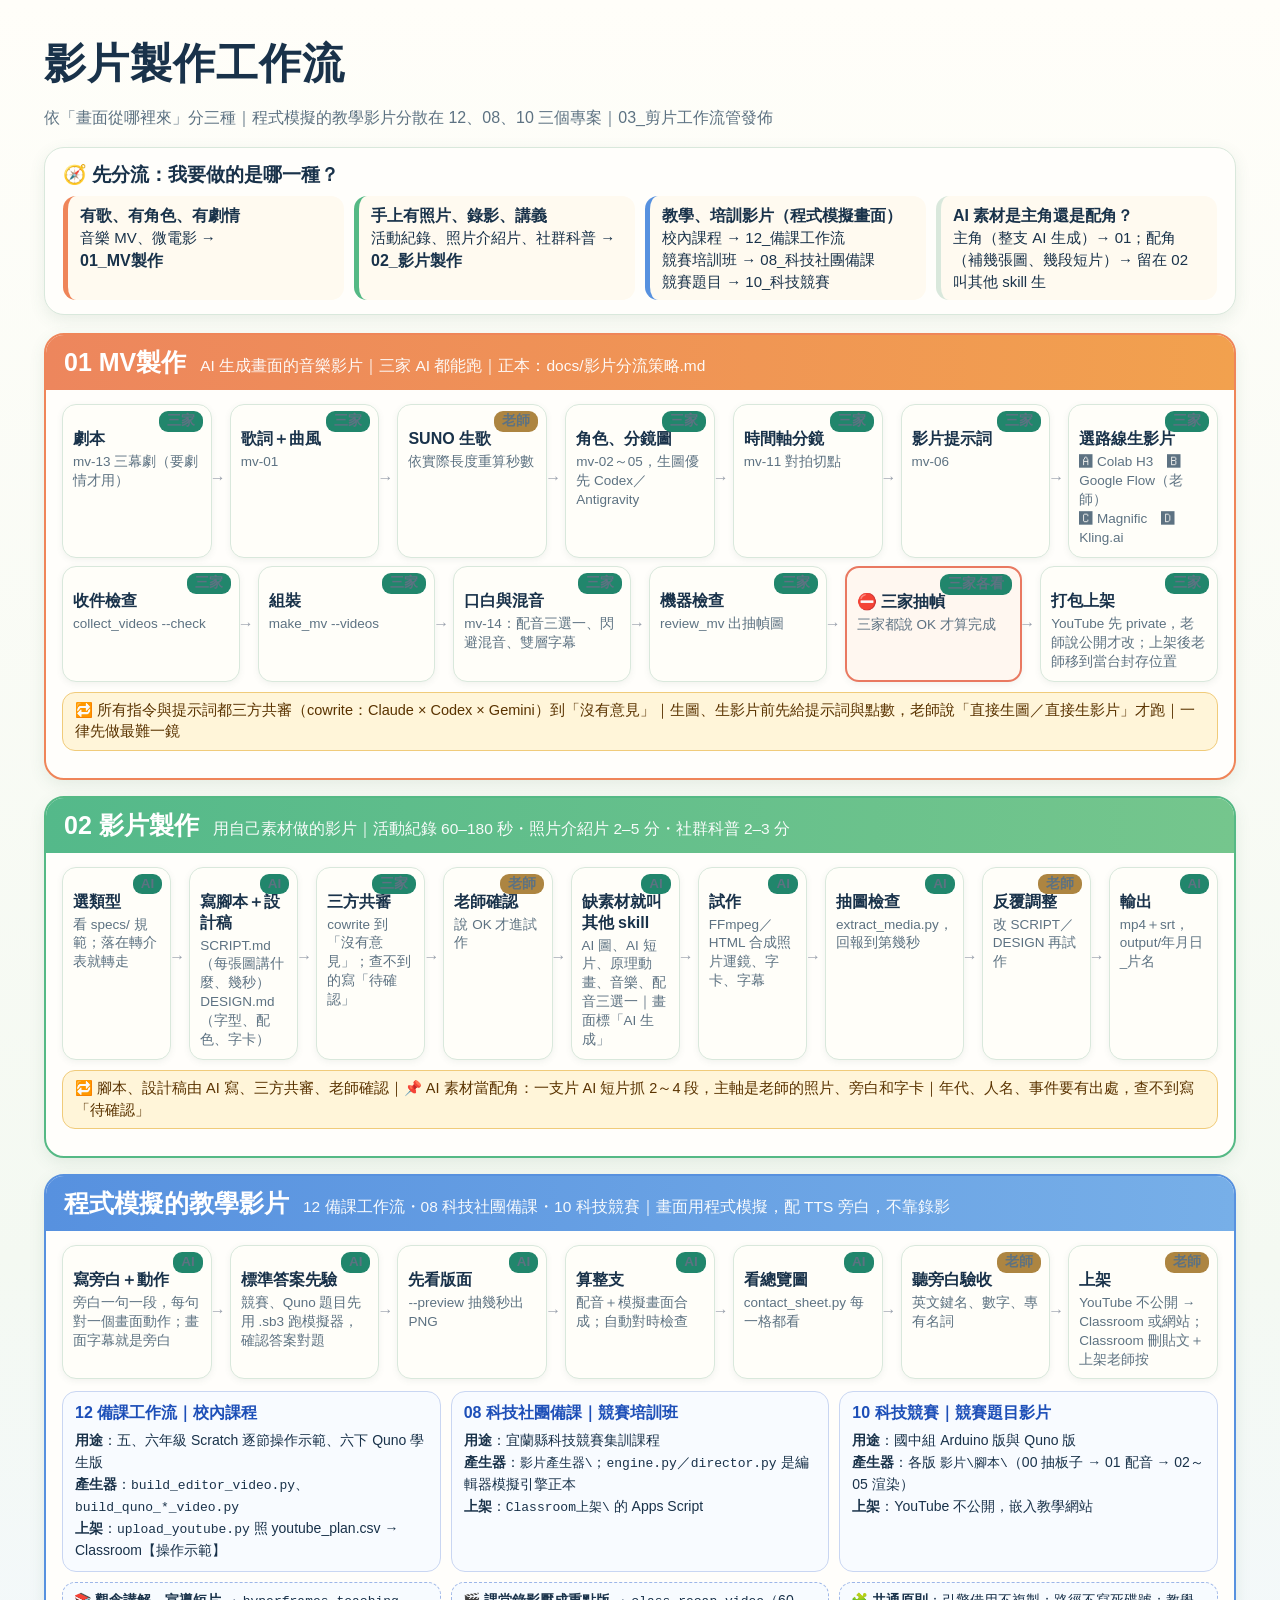
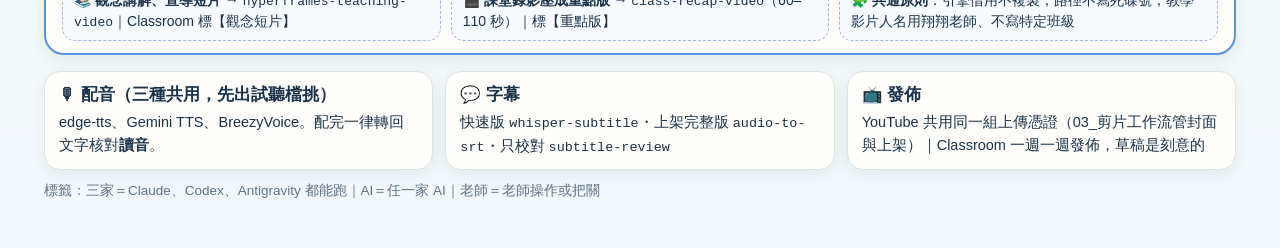
==== workflow.html @ d309f947 "以影片製作工作流取代首頁" ====
<!doctype html>
<html lang="zh-Hant">
<head>
  <meta charset="utf-8">
  <meta name="viewport" content="width=device-width, initial-scale=1">
  <meta name="description" content="三種影片製作工作流總覽：音樂 MV、實拍與素材影片、程式模擬教學影片。">
  <title>影片製作工作流</title>
  <style>
    :root{--ink:#19324a;--sub:#5d7282;--line:#d9e8dc;--bg:#f6f8ef;--m:#ef8559;--p:#55b985;--t:#5791df;--warn:#ca6654}*{box-sizing:border-box}body{margin:0;background:linear-gradient(180deg,#fffef9,#f4f9f2 68%,#f3f8ff);font-family:"Noto Sans TC","Microsoft JhengHei",sans-serif;color:var(--ink)}.wrap{max-width:1688px;margin:auto;padding:36px 44px 34px}h1{margin:0 0 4px;font-size:clamp(28px,4vw,42px);letter-spacing:1px}.meta{color:var(--sub);font-size:16px;margin-bottom:18px}.router,.lane,.shared div{box-shadow:0 5px 16px rgba(61,105,76,.10)}.router{background:#fffefb;border:1px solid var(--line);border-radius:20px;padding:14px 18px;margin-bottom:18px}.router h2{margin:0 0 8px;font-size:19px}.rt{display:grid;grid-template-columns:repeat(4,1fr);gap:10px;font-size:15px}.rt div{border-radius:13px;padding:8px 12px;background:#fffaf0;border-left:5px solid var(--line);line-height:1.45}.rt b{display:block;font-size:16px}.rt .m{border-left-color:var(--m)}.rt .p{border-left-color:var(--p)}.rt .t{border-left-color:var(--t)}.lane{background:#fffefb;border-radius:20px;border:2px solid var(--line);margin-bottom:16px;overflow:hidden}.lane .hd{color:#fff;padding:11px 18px;display:flex;align-items:baseline;gap:14px;flex-wrap:wrap}.lane .hd .n{font-size:25px;font-weight:800}.lane .hd .w{font-size:15.5px;opacity:.95}.M{border-color:var(--m)}.M .hd{background:linear-gradient(90deg,#ed865d,#f2a14e)}.P{border-color:var(--p)}.P .hd{background:linear-gradient(90deg,#54b98a,#75c68d)}.T{border-color:var(--t)}.T .hd{background:linear-gradient(90deg,#5791df,#77afe8)}.lane .bd{padding:14px 16px 12px}.row{display:grid;gap:18px;align-items:stretch}.c6{grid-template-columns:repeat(6,1fr)}.c7{grid-template-columns:repeat(7,1fr)}.c9{grid-template-columns:repeat(9,1fr)}.s{background:#fffef9;border:1px solid var(--line);border-radius:14px;padding:8px 10px 9px;position:relative;box-shadow:0 2px 6px rgba(81,106,91,.08)}.s:not(:last-child)::after{content:"→";position:absolute;right:-15px;top:42%;color:#9aa1ad;font-size:16px}.s b{display:block;font-size:16px;margin:16px 0 3px}.s span{font-size:13.5px;color:var(--sub);line-height:1.4;display:block}.who{position:absolute;top:6px;right:8px;font-size:13.5px;font-weight:700;color:#fff;border-radius:9px;padding:1px 8px}.who.a{background:#21866c}.who.t{background:#ad8541}.s.stop{background:#fff7f0;border:2px solid #e97961}.rule{margin-top:10px;font-size:14.5px;color:#5a3300;background:#fff5d9;border:1px solid #f0cb7a;border-radius:13px;padding:7px 12px;line-height:1.5}.proj,.side,.shared{display:grid;grid-template-columns:repeat(3,1fr);gap:10px;margin-top:12px}.proj div{font-size:14px;background:#f8fbff;border:1px solid #c9d6f2;border-radius:14px;padding:9px 12px;line-height:1.55}.proj h3{margin:0 0 4px;font-size:16px;color:#1d4fb8}.side{margin-top:10px}.side div{font-size:14px;background:#f7fbff;border:1px dashed #9db6e8;border-radius:13px;padding:7px 11px;line-height:1.5}.shared{gap:12px}.shared div{background:#fffefb;border:1px solid var(--line);border-radius:16px;padding:10px 14px;font-size:14.5px;line-height:1.55}.shared h3{margin:0 0 4px;font-size:16.5px}.legend{margin-top:12px;color:var(--sub);font-size:13.5px}code{font-family:Consolas,"Courier New",monospace;font-size:.93em}@media(max-width:1100px){.c6,.c7,.c9{grid-template-columns:repeat(3,1fr)}.s::after{display:none}.rt{grid-template-columns:repeat(2,1fr)}}@media(max-width:700px){.wrap{padding:24px 16px}.rt,.c6,.c7,.c9,.proj,.side,.shared{grid-template-columns:1fr}.lane .hd .n{font-size:21px}.meta{font-size:14px}}
  </style>
</head>
<body><main class="wrap">
  <h1>影片製作工作流</h1>
  <p class="meta">依「畫面從哪裡來」分三種｜程式模擬的教學影片分散在 12、08、10 三個專案｜03_剪片工作流管發佈</p>
  <section class="router"><h2>🧭 先分流：我要做的是哪一種？</h2><div class="rt"><div class="m"><b>有歌、有角色、有劇情</b>音樂 MV、微電影 → <b>01_MV製作</b></div><div class="p"><b>手上有照片、錄影、講義</b>活動紀錄、照片介紹片、社群科普 → <b>02_影片製作</b></div><div class="t"><b>教學、培訓影片（程式模擬畫面）</b>校內課程 → 12_備課工作流<br>競賽培訓班 → 08_科技社團備課<br>競賽題目 → 10_科技競賽</div><div><b>AI 素材是主角還是配角？</b>主角（整支 AI 生成）→ 01；配角（補幾張圖、幾段短片）→ 留在 02 叫其他 skill 生</div></div></section>
  <section class="lane M"><div class="hd"><span class="n">01 MV製作</span><span class="w">AI 生成畫面的音樂影片｜三家 AI 都能跑｜正本：docs/影片分流策略.md</span></div><div class="bd"><div class="row c7"><div class="s"><span class="who a">三家</span><b>劇本</b><span>mv-13 三幕劇（要劇情才用）</span></div><div class="s"><span class="who a">三家</span><b>歌詞＋曲風</b><span>mv-01</span></div><div class="s"><span class="who t">老師</span><b>SUNO 生歌</b><span>依實際長度重算秒數</span></div><div class="s"><span class="who a">三家</span><b>角色、分鏡圖</b><span>mv-02～05，生圖優先 Codex／Antigravity</span></div><div class="s"><span class="who a">三家</span><b>時間軸分鏡</b><span>mv-11 對拍切點</span></div><div class="s"><span class="who a">三家</span><b>影片提示詞</b><span>mv-06</span></div><div class="s"><span class="who a">三家</span><b>選路線生影片</b><span>🅰 Colab H3　🅱 Google Flow（老師）<br>🅲 Magnific　🅳 Kling.ai</span></div></div><div class="row c6" style="margin-top:8px"><div class="s"><span class="who a">三家</span><b>收件檢查</b><span>collect_videos --check</span></div><div class="s"><span class="who a">三家</span><b>組裝</b><span>make_mv --videos</span></div><div class="s"><span class="who a">三家</span><b>口白與混音</b><span>mv-14：配音三選一、閃避混音、雙層字幕</span></div><div class="s"><span class="who a">三家</span><b>機器檢查</b><span>review_mv 出抽幀圖</span></div><div class="s stop"><span class="who a">三家各看</span><b>⛔ 三家抽幀</b><span>三家都說 OK 才算完成</span></div><div class="s"><span class="who a">三家</span><b>打包上架</b><span>YouTube 先 private，老師說公開才改；上架後老師移到當台封存位置</span></div></div><p class="rule">🔁 所有指令與提示詞都三方共審（cowrite：Claude × Codex × Gemini）到「沒有意見」｜生圖、生影片前先給提示詞與點數，老師說「直接生圖／直接生影片」才跑｜一律先做最難一鏡</p></div></section>
  <section class="lane P"><div class="hd"><span class="n">02 影片製作</span><span class="w">用自己素材做的影片｜活動紀錄 60–180 秒・照片介紹片 2–5 分・社群科普 2–3 分</span></div><div class="bd"><div class="row c9"><div class="s"><span class="who a">AI</span><b>選類型</b><span>看 specs/ 規範；落在轉介表就轉走</span></div><div class="s"><span class="who a">AI</span><b>寫腳本＋設計稿</b><span>SCRIPT.md（每張圖講什麼、幾秒）<br>DESIGN.md（字型、配色、字卡）</span></div><div class="s"><span class="who a">三家</span><b>三方共審</b><span>cowrite 到「沒有意見」；查不到的寫「待確認」</span></div><div class="s"><span class="who t">老師</span><b>老師確認</b><span>說 OK 才進試作</span></div><div class="s"><span class="who a">AI</span><b>缺素材就叫其他 skill</b><span>AI 圖、AI 短片、原理動畫、音樂、配音三選一｜畫面標「AI 生成」</span></div><div class="s"><span class="who a">AI</span><b>試作</b><span>FFmpeg／HTML 合成照片運鏡、字卡、字幕</span></div><div class="s"><span class="who a">AI</span><b>抽圖檢查</b><span>extract_media.py，回報到第幾秒</span></div><div class="s"><span class="who t">老師</span><b>反覆調整</b><span>改 SCRIPT／DESIGN 再試作</span></div><div class="s"><span class="who a">AI</span><b>輸出</b><span>mp4＋srt，output/年月日_片名</span></div></div><p class="rule">🔁 腳本、設計稿由 AI 寫、三方共審、老師確認｜📌 AI 素材當配角：一支片 AI 短片抓 2～4 段，主軸是老師的照片、旁白和字卡｜年代、人名、事件要有出處，查不到寫「待確認」</p></div></section>
  <section class="lane T"><div class="hd"><span class="n">程式模擬的教學影片</span><span class="w">12 備課工作流・08 科技社團備課・10 科技競賽｜畫面用程式模擬，配 TTS 旁白，不靠錄影</span></div><div class="bd"><div class="row c7"><div class="s"><span class="who a">AI</span><b>寫旁白＋動作</b><span>旁白一句一段，每句對一個畫面動作；畫面字幕就是旁白</span></div><div class="s"><span class="who a">AI</span><b>標準答案先驗</b><span>競賽、Quno 題目先用 .sb3 跑模擬器，確認答案對題</span></div><div class="s"><span class="who a">AI</span><b>先看版面</b><span>--preview 抽幾秒出 PNG</span></div><div class="s"><span class="who a">AI</span><b>算整支</b><span>配音＋模擬畫面合成；自動對時檢查</span></div><div class="s"><span class="who a">AI</span><b>看總覽圖</b><span>contact_sheet.py 每一格都看</span></div><div class="s"><span class="who t">老師</span><b>聽旁白驗收</b><span>英文鍵名、數字、專有名詞</span></div><div class="s"><span class="who t">老師</span><b>上架</b><span>YouTube 不公開 → Classroom 或網站；Classroom 刪貼文＋上架老師按</span></div></div><div class="proj"><div><h3>12 備課工作流｜校內課程</h3><b>用途</b>：五、六年級 Scratch 逐節操作示範、六下 Quno 學生版<br><b>產生器</b>：<code>build_editor_video.py</code>、<code>build_quno_*_video.py</code><br><b>上架</b>：<code>upload_youtube.py</code> 照 youtube_plan.csv → Classroom【操作示範】</div><div><h3>08 科技社團備課｜競賽培訓班</h3><b>用途</b>：宜蘭縣科技競賽集訓課程<br><b>產生器</b>：<code>影片產生器\</code>；<code>engine.py</code>／<code>director.py</code> 是編輯器模擬引擎正本<br><b>上架</b>：<code>Classroom上架\</code> 的 Apps Script</div><div><h3>10 科技競賽｜競賽題目影片</h3><b>用途</b>：國中組 Arduino 版與 Quno 版<br><b>產生器</b>：各版 <code>影片\腳本\</code>（00 抽板子 → 01 配音 → 02～05 渲染）<br><b>上架</b>：YouTube 不公開，嵌入教學網站</div></div><div class="side"><div>📚 <b>觀念講解、宣導短片</b> → <code>hyperframes-teaching-video</code>｜Classroom 標【觀念短片】</div><div>🎬 <b>課堂錄影壓成重點版</b> → <code>class-recap-video</code>（60–110 秒）｜標【重點版】</div><div>🧩 <b>共通原則</b>：引擎借用不複製；路徑不寫死碟號；教學影片人名用翔翔老師、不寫特定班級</div></div></div></section>
  <section class="shared"><div><h3>🎙 配音（三種共用，先出試聽檔挑）</h3>edge-tts、Gemini TTS、BreezyVoice。配完一律轉回文字核對<b>讀音</b>。</div><div><h3>💬 字幕</h3>快速版 <code>whisper-subtitle</code>・上架完整版 <code>audio-to-srt</code>・只校對 <code>subtitle-review</code></div><div><h3>📺 發佈</h3>YouTube 共用同一組上傳憑證（03_剪片工作流管封面與上架）｜Classroom 一週一週發佈，草稿是刻意的</div></section>
  <p class="legend">標籤：三家＝Claude、Codex、Antigravity 都能跑｜AI＝任一家 AI｜老師＝老師操作或把關</p>
</main></body></html>
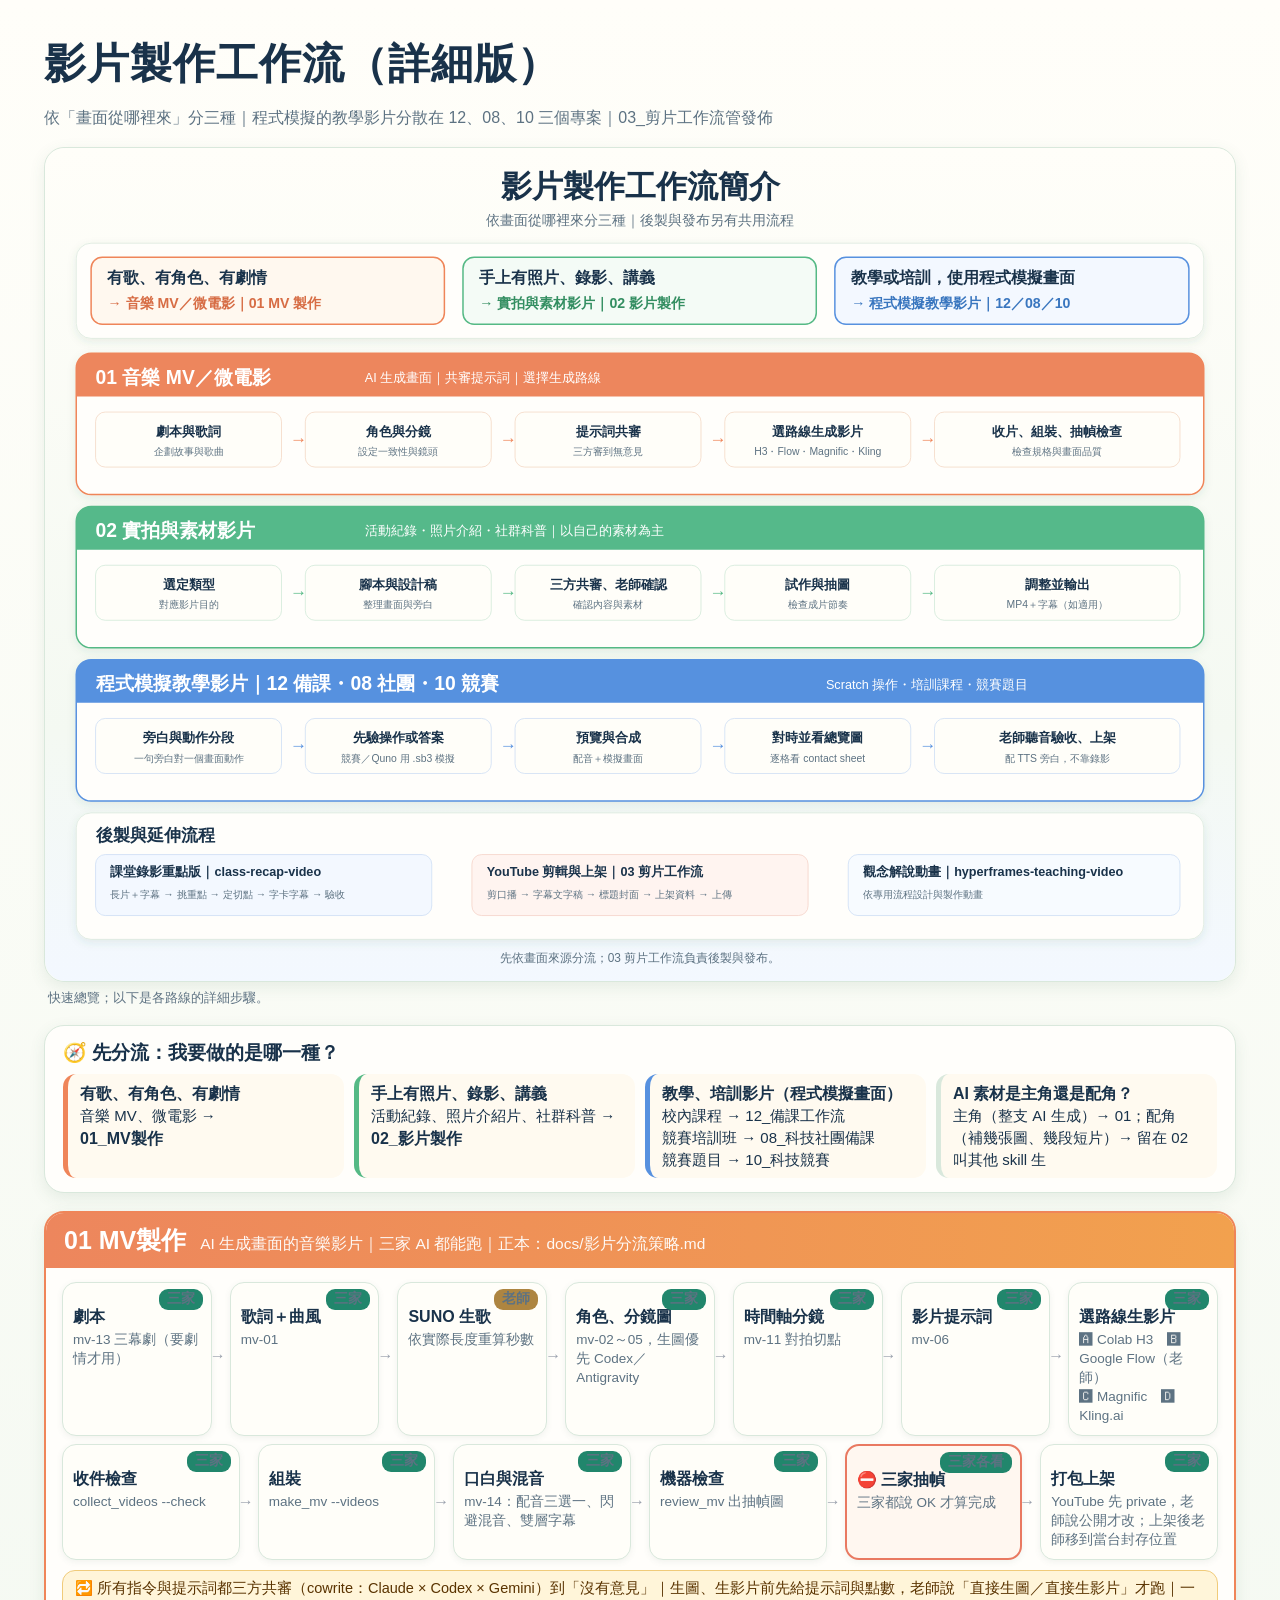
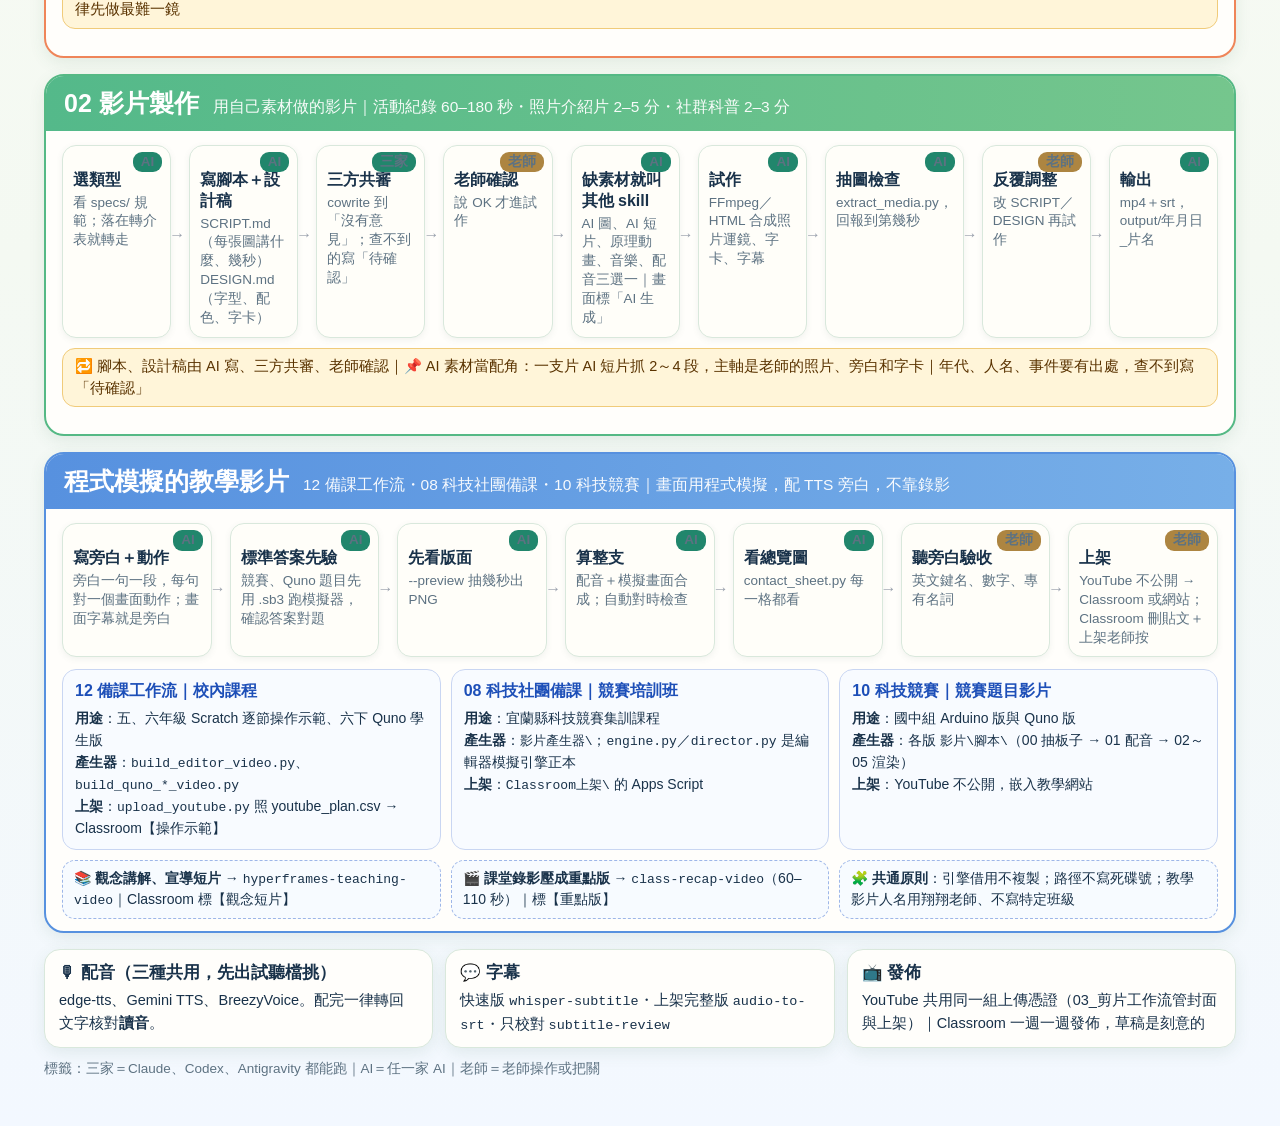
==== commit dd2e45f6: "Add workflow overview to detailed page" ====
--- a/workflow.html
+++ b/workflow.html
@@ -3,19 +3,20 @@
 <head>
   <meta charset="utf-8">
   <meta name="viewport" content="width=device-width, initial-scale=1">
-  <meta name="description" content="三種影片製作工作流總覽：音樂 MV、實拍與素材影片、程式模擬教學影片。">
-  <title>影片製作工作流</title>
+  <meta name="description" content="影片製作工作流詳細版：音樂 MV、實拍與素材影片、程式模擬教學影片及後製發布。">
+  <title>影片製作工作流（詳細版）</title>
   <style>
-    :root{--ink:#19324a;--sub:#5d7282;--line:#d9e8dc;--bg:#f6f8ef;--m:#ef8559;--p:#55b985;--t:#5791df;--warn:#ca6654}*{box-sizing:border-box}body{margin:0;background:linear-gradient(180deg,#fffef9,#f4f9f2 68%,#f3f8ff);font-family:"Noto Sans TC","Microsoft JhengHei",sans-serif;color:var(--ink)}.wrap{max-width:1688px;margin:auto;padding:36px 44px 34px}h1{margin:0 0 4px;font-size:clamp(28px,4vw,42px);letter-spacing:1px}.meta{color:var(--sub);font-size:16px;margin-bottom:18px}.router,.lane,.shared div{box-shadow:0 5px 16px rgba(61,105,76,.10)}.router{background:#fffefb;border:1px solid var(--line);border-radius:20px;padding:14px 18px;margin-bottom:18px}.router h2{margin:0 0 8px;font-size:19px}.rt{display:grid;grid-template-columns:repeat(4,1fr);gap:10px;font-size:15px}.rt div{border-radius:13px;padding:8px 12px;background:#fffaf0;border-left:5px solid var(--line);line-height:1.45}.rt b{display:block;font-size:16px}.rt .m{border-left-color:var(--m)}.rt .p{border-left-color:var(--p)}.rt .t{border-left-color:var(--t)}.lane{background:#fffefb;border-radius:20px;border:2px solid var(--line);margin-bottom:16px;overflow:hidden}.lane .hd{color:#fff;padding:11px 18px;display:flex;align-items:baseline;gap:14px;flex-wrap:wrap}.lane .hd .n{font-size:25px;font-weight:800}.lane .hd .w{font-size:15.5px;opacity:.95}.M{border-color:var(--m)}.M .hd{background:linear-gradient(90deg,#ed865d,#f2a14e)}.P{border-color:var(--p)}.P .hd{background:linear-gradient(90deg,#54b98a,#75c68d)}.T{border-color:var(--t)}.T .hd{background:linear-gradient(90deg,#5791df,#77afe8)}.lane .bd{padding:14px 16px 12px}.row{display:grid;gap:18px;align-items:stretch}.c6{grid-template-columns:repeat(6,1fr)}.c7{grid-template-columns:repeat(7,1fr)}.c9{grid-template-columns:repeat(9,1fr)}.s{background:#fffef9;border:1px solid var(--line);border-radius:14px;padding:8px 10px 9px;position:relative;box-shadow:0 2px 6px rgba(81,106,91,.08)}.s:not(:last-child)::after{content:"→";position:absolute;right:-15px;top:42%;color:#9aa1ad;font-size:16px}.s b{display:block;font-size:16px;margin:16px 0 3px}.s span{font-size:13.5px;color:var(--sub);line-height:1.4;display:block}.who{position:absolute;top:6px;right:8px;font-size:13.5px;font-weight:700;color:#fff;border-radius:9px;padding:1px 8px}.who.a{background:#21866c}.who.t{background:#ad8541}.s.stop{background:#fff7f0;border:2px solid #e97961}.rule{margin-top:10px;font-size:14.5px;color:#5a3300;background:#fff5d9;border:1px solid #f0cb7a;border-radius:13px;padding:7px 12px;line-height:1.5}.proj,.side,.shared{display:grid;grid-template-columns:repeat(3,1fr);gap:10px;margin-top:12px}.proj div{font-size:14px;background:#f8fbff;border:1px solid #c9d6f2;border-radius:14px;padding:9px 12px;line-height:1.55}.proj h3{margin:0 0 4px;font-size:16px;color:#1d4fb8}.side{margin-top:10px}.side div{font-size:14px;background:#f7fbff;border:1px dashed #9db6e8;border-radius:13px;padding:7px 11px;line-height:1.5}.shared{gap:12px}.shared div{background:#fffefb;border:1px solid var(--line);border-radius:16px;padding:10px 14px;font-size:14.5px;line-height:1.55}.shared h3{margin:0 0 4px;font-size:16.5px}.legend{margin-top:12px;color:var(--sub);font-size:13.5px}code{font-family:Consolas,"Courier New",monospace;font-size:.93em}@media(max-width:1100px){.c6,.c7,.c9{grid-template-columns:repeat(3,1fr)}.s::after{display:none}.rt{grid-template-columns:repeat(2,1fr)}}@media(max-width:700px){.wrap{padding:24px 16px}.rt,.c6,.c7,.c9,.proj,.side,.shared{grid-template-columns:1fr}.lane .hd .n{font-size:21px}.meta{font-size:14px}}
+    :root{--ink:#19324a;--sub:#5d7282;--line:#d9e8dc;--bg:#f6f8ef;--m:#ef8559;--p:#55b985;--t:#5791df;--warn:#ca6654}*{box-sizing:border-box}body{margin:0;background:linear-gradient(180deg,#fffef9,#f4f9f2 68%,#f3f8ff);font-family:"Noto Sans TC","Microsoft JhengHei",sans-serif;color:var(--ink)}.wrap{max-width:1688px;margin:auto;padding:36px 44px 34px}h1{margin:0 0 4px;font-size:clamp(28px,4vw,42px);letter-spacing:1px}.meta{color:var(--sub);font-size:16px;margin-bottom:18px}.overview{margin:0 0 18px}.overview img{display:block;width:100%;height:auto;border:1px solid var(--line);border-radius:20px;box-shadow:0 5px 16px rgba(61,105,76,.10)}.overview figcaption{margin:7px 4px 0;color:var(--sub);font-size:13px}.router,.lane,.shared div{box-shadow:0 5px 16px rgba(61,105,76,.10)}.router{background:#fffefb;border:1px solid var(--line);border-radius:20px;padding:14px 18px;margin-bottom:18px}.router h2{margin:0 0 8px;font-size:19px}.rt{display:grid;grid-template-columns:repeat(4,1fr);gap:10px;font-size:15px}.rt div{border-radius:13px;padding:8px 12px;background:#fffaf0;border-left:5px solid var(--line);line-height:1.45}.rt b{display:block;font-size:16px}.rt .m{border-left-color:var(--m)}.rt .p{border-left-color:var(--p)}.rt .t{border-left-color:var(--t)}.lane{background:#fffefb;border-radius:20px;border:2px solid var(--line);margin-bottom:16px;overflow:hidden}.lane .hd{color:#fff;padding:11px 18px;display:flex;align-items:baseline;gap:14px;flex-wrap:wrap}.lane .hd .n{font-size:25px;font-weight:800}.lane .hd .w{font-size:15.5px;opacity:.95}.M{border-color:var(--m)}.M .hd{background:linear-gradient(90deg,#ed865d,#f2a14e)}.P{border-color:var(--p)}.P .hd{background:linear-gradient(90deg,#54b98a,#75c68d)}.T{border-color:var(--t)}.T .hd{background:linear-gradient(90deg,#5791df,#77afe8)}.lane .bd{padding:14px 16px 12px}.row{display:grid;gap:18px;align-items:stretch}.c6{grid-template-columns:repeat(6,1fr)}.c7{grid-template-columns:repeat(7,1fr)}.c9{grid-template-columns:repeat(9,1fr)}.s{background:#fffef9;border:1px solid var(--line);border-radius:14px;padding:8px 10px 9px;position:relative;box-shadow:0 2px 6px rgba(81,106,91,.08)}.s:not(:last-child)::after{content:"→";position:absolute;right:-15px;top:42%;color:#9aa1ad;font-size:16px}.s b{display:block;font-size:16px;margin:16px 0 3px}.s span{font-size:13.5px;color:var(--sub);line-height:1.4;display:block}.who{position:absolute;top:6px;right:8px;font-size:13.5px;font-weight:700;color:#fff;border-radius:9px;padding:1px 8px}.who.a{background:#21866c}.who.t{background:#ad8541}.s.stop{background:#fff7f0;border:2px solid #e97961}.rule{margin-top:10px;font-size:14.5px;color:#5a3300;background:#fff5d9;border:1px solid #f0cb7a;border-radius:13px;padding:7px 12px;line-height:1.5}.proj,.side,.shared{display:grid;grid-template-columns:repeat(3,1fr);gap:10px;margin-top:12px}.proj div{font-size:14px;background:#f8fbff;border:1px solid #c9d6f2;border-radius:14px;padding:9px 12px;line-height:1.55}.proj h3{margin:0 0 4px;font-size:16px;color:#1d4fb8}.side{margin-top:10px}.side div{font-size:14px;background:#f7fbff;border:1px dashed #9db6e8;border-radius:13px;padding:7px 11px;line-height:1.5}.shared{gap:12px}.shared div{background:#fffefb;border:1px solid var(--line);border-radius:16px;padding:10px 14px;font-size:14.5px;line-height:1.55}.shared h3{margin:0 0 4px;font-size:16.5px}.legend{margin-top:12px;color:var(--sub);font-size:13.5px}code{font-family:Consolas,"Courier New",monospace;font-size:.93em}@media(max-width:1100px){.c6,.c7,.c9{grid-template-columns:repeat(3,1fr)}.s::after{display:none}.rt{grid-template-columns:repeat(2,1fr)}}@media(max-width:700px){.wrap{padding:24px 16px}.rt,.c6,.c7,.c9,.proj,.side,.shared{grid-template-columns:1fr}.lane .hd .n{font-size:21px}.meta{font-size:14px}}
   </style>
 </head>
 <body><main class="wrap">
-  <h1>影片製作工作流</h1>
+  <h1>影片製作工作流（詳細版）</h1>
   <p class="meta">依「畫面從哪裡來」分三種｜程式模擬的教學影片分散在 12、08、10 三個專案｜03_剪片工作流管發佈</p>
+  <figure class="overview"><img src="workflow-overview.svg" alt="影片製作工作流簡介：音樂 MV、實拍素材、程式模擬教學三條主流程，以及課堂重點版、YouTube 後製與觀念解說動畫等延伸流程" loading="lazy"><figcaption>快速總覽；以下是各路線的詳細步驟。</figcaption></figure>
   <section class="router"><h2>🧭 先分流：我要做的是哪一種？</h2><div class="rt"><div class="m"><b>有歌、有角色、有劇情</b>音樂 MV、微電影 → <b>01_MV製作</b></div><div class="p"><b>手上有照片、錄影、講義</b>活動紀錄、照片介紹片、社群科普 → <b>02_影片製作</b></div><div class="t"><b>教學、培訓影片（程式模擬畫面）</b>校內課程 → 12_備課工作流<br>競賽培訓班 → 08_科技社團備課<br>競賽題目 → 10_科技競賽</div><div><b>AI 素材是主角還是配角？</b>主角（整支 AI 生成）→ 01；配角（補幾張圖、幾段短片）→ 留在 02 叫其他 skill 生</div></div></section>
   <section class="lane M"><div class="hd"><span class="n">01 MV製作</span><span class="w">AI 生成畫面的音樂影片｜三家 AI 都能跑｜正本：docs/影片分流策略.md</span></div><div class="bd"><div class="row c7"><div class="s"><span class="who a">三家</span><b>劇本</b><span>mv-13 三幕劇（要劇情才用）</span></div><div class="s"><span class="who a">三家</span><b>歌詞＋曲風</b><span>mv-01</span></div><div class="s"><span class="who t">老師</span><b>SUNO 生歌</b><span>依實際長度重算秒數</span></div><div class="s"><span class="who a">三家</span><b>角色、分鏡圖</b><span>mv-02～05，生圖優先 Codex／Antigravity</span></div><div class="s"><span class="who a">三家</span><b>時間軸分鏡</b><span>mv-11 對拍切點</span></div><div class="s"><span class="who a">三家</span><b>影片提示詞</b><span>mv-06</span></div><div class="s"><span class="who a">三家</span><b>選路線生影片</b><span>🅰 Colab H3　🅱 Google Flow（老師）<br>🅲 Magnific　🅳 Kling.ai</span></div></div><div class="row c6" style="margin-top:8px"><div class="s"><span class="who a">三家</span><b>收件檢查</b><span>collect_videos --check</span></div><div class="s"><span class="who a">三家</span><b>組裝</b><span>make_mv --videos</span></div><div class="s"><span class="who a">三家</span><b>口白與混音</b><span>mv-14：配音三選一、閃避混音、雙層字幕</span></div><div class="s"><span class="who a">三家</span><b>機器檢查</b><span>review_mv 出抽幀圖</span></div><div class="s stop"><span class="who a">三家各看</span><b>⛔ 三家抽幀</b><span>三家都說 OK 才算完成</span></div><div class="s"><span class="who a">三家</span><b>打包上架</b><span>YouTube 先 private，老師說公開才改；上架後老師移到當台封存位置</span></div></div><p class="rule">🔁 所有指令與提示詞都三方共審（cowrite：Claude × Codex × Gemini）到「沒有意見」｜生圖、生影片前先給提示詞與點數，老師說「直接生圖／直接生影片」才跑｜一律先做最難一鏡</p></div></section>
   <section class="lane P"><div class="hd"><span class="n">02 影片製作</span><span class="w">用自己素材做的影片｜活動紀錄 60–180 秒・照片介紹片 2–5 分・社群科普 2–3 分</span></div><div class="bd"><div class="row c9"><div class="s"><span class="who a">AI</span><b>選類型</b><span>看 specs/ 規範；落在轉介表就轉走</span></div><div class="s"><span class="who a">AI</span><b>寫腳本＋設計稿</b><span>SCRIPT.md（每張圖講什麼、幾秒）<br>DESIGN.md（字型、配色、字卡）</span></div><div class="s"><span class="who a">三家</span><b>三方共審</b><span>cowrite 到「沒有意見」；查不到的寫「待確認」</span></div><div class="s"><span class="who t">老師</span><b>老師確認</b><span>說 OK 才進試作</span></div><div class="s"><span class="who a">AI</span><b>缺素材就叫其他 skill</b><span>AI 圖、AI 短片、原理動畫、音樂、配音三選一｜畫面標「AI 生成」</span></div><div class="s"><span class="who a">AI</span><b>試作</b><span>FFmpeg／HTML 合成照片運鏡、字卡、字幕</span></div><div class="s"><span class="who a">AI</span><b>抽圖檢查</b><span>extract_media.py，回報到第幾秒</span></div><div class="s"><span class="who t">老師</span><b>反覆調整</b><span>改 SCRIPT／DESIGN 再試作</span></div><div class="s"><span class="who a">AI</span><b>輸出</b><span>mp4＋srt，output/年月日_片名</span></div></div><p class="rule">🔁 腳本、設計稿由 AI 寫、三方共審、老師確認｜📌 AI 素材當配角：一支片 AI 短片抓 2～4 段，主軸是老師的照片、旁白和字卡｜年代、人名、事件要有出處，查不到寫「待確認」</p></div></section>
   <section class="lane T"><div class="hd"><span class="n">程式模擬的教學影片</span><span class="w">12 備課工作流・08 科技社團備課・10 科技競賽｜畫面用程式模擬，配 TTS 旁白，不靠錄影</span></div><div class="bd"><div class="row c7"><div class="s"><span class="who a">AI</span><b>寫旁白＋動作</b><span>旁白一句一段，每句對一個畫面動作；畫面字幕就是旁白</span></div><div class="s"><span class="who a">AI</span><b>標準答案先驗</b><span>競賽、Quno 題目先用 .sb3 跑模擬器，確認答案對題</span></div><div class="s"><span class="who a">AI</span><b>先看版面</b><span>--preview 抽幾秒出 PNG</span></div><div class="s"><span class="who a">AI</span><b>算整支</b><span>配音＋模擬畫面合成；自動對時檢查</span></div><div class="s"><span class="who a">AI</span><b>看總覽圖</b><span>contact_sheet.py 每一格都看</span></div><div class="s"><span class="who t">老師</span><b>聽旁白驗收</b><span>英文鍵名、數字、專有名詞</span></div><div class="s"><span class="who t">老師</span><b>上架</b><span>YouTube 不公開 → Classroom 或網站；Classroom 刪貼文＋上架老師按</span></div></div><div class="proj"><div><h3>12 備課工作流｜校內課程</h3><b>用途</b>：五、六年級 Scratch 逐節操作示範、六下 Quno 學生版<br><b>產生器</b>：<code>build_editor_video.py</code>、<code>build_quno_*_video.py</code><br><b>上架</b>：<code>upload_youtube.py</code> 照 youtube_plan.csv → Classroom【操作示範】</div><div><h3>08 科技社團備課｜競賽培訓班</h3><b>用途</b>：宜蘭縣科技競賽集訓課程<br><b>產生器</b>：<code>影片產生器\</code>；<code>engine.py</code>／<code>director.py</code> 是編輯器模擬引擎正本<br><b>上架</b>：<code>Classroom上架\</code> 的 Apps Script</div><div><h3>10 科技競賽｜競賽題目影片</h3><b>用途</b>：國中組 Arduino 版與 Quno 版<br><b>產生器</b>：各版 <code>影片\腳本\</code>（00 抽板子 → 01 配音 → 02～05 渲染）<br><b>上架</b>：YouTube 不公開，嵌入教學網站</div></div><div class="side"><div>📚 <b>觀念講解、宣導短片</b> → <code>hyperframes-teaching-video</code>｜Classroom 標【觀念短片】</div><div>🎬 <b>課堂錄影壓成重點版</b> → <code>class-recap-video</code>（60–110 秒）｜標【重點版】</div><div>🧩 <b>共通原則</b>：引擎借用不複製；路徑不寫死碟號；教學影片人名用翔翔老師、不寫特定班級</div></div></div></section>
   <section class="shared"><div><h3>🎙 配音（三種共用，先出試聽檔挑）</h3>edge-tts、Gemini TTS、BreezyVoice。配完一律轉回文字核對<b>讀音</b>。</div><div><h3>💬 字幕</h3>快速版 <code>whisper-subtitle</code>・上架完整版 <code>audio-to-srt</code>・只校對 <code>subtitle-review</code></div><div><h3>📺 發佈</h3>YouTube 共用同一組上傳憑證（03_剪片工作流管封面與上架）｜Classroom 一週一週發佈，草稿是刻意的</div></section>
   <p class="legend">標籤：三家＝Claude、Codex、Antigravity 都能跑｜AI＝任一家 AI｜老師＝老師操作或把關</p>
-</main></body></html>
+</main></body></html>
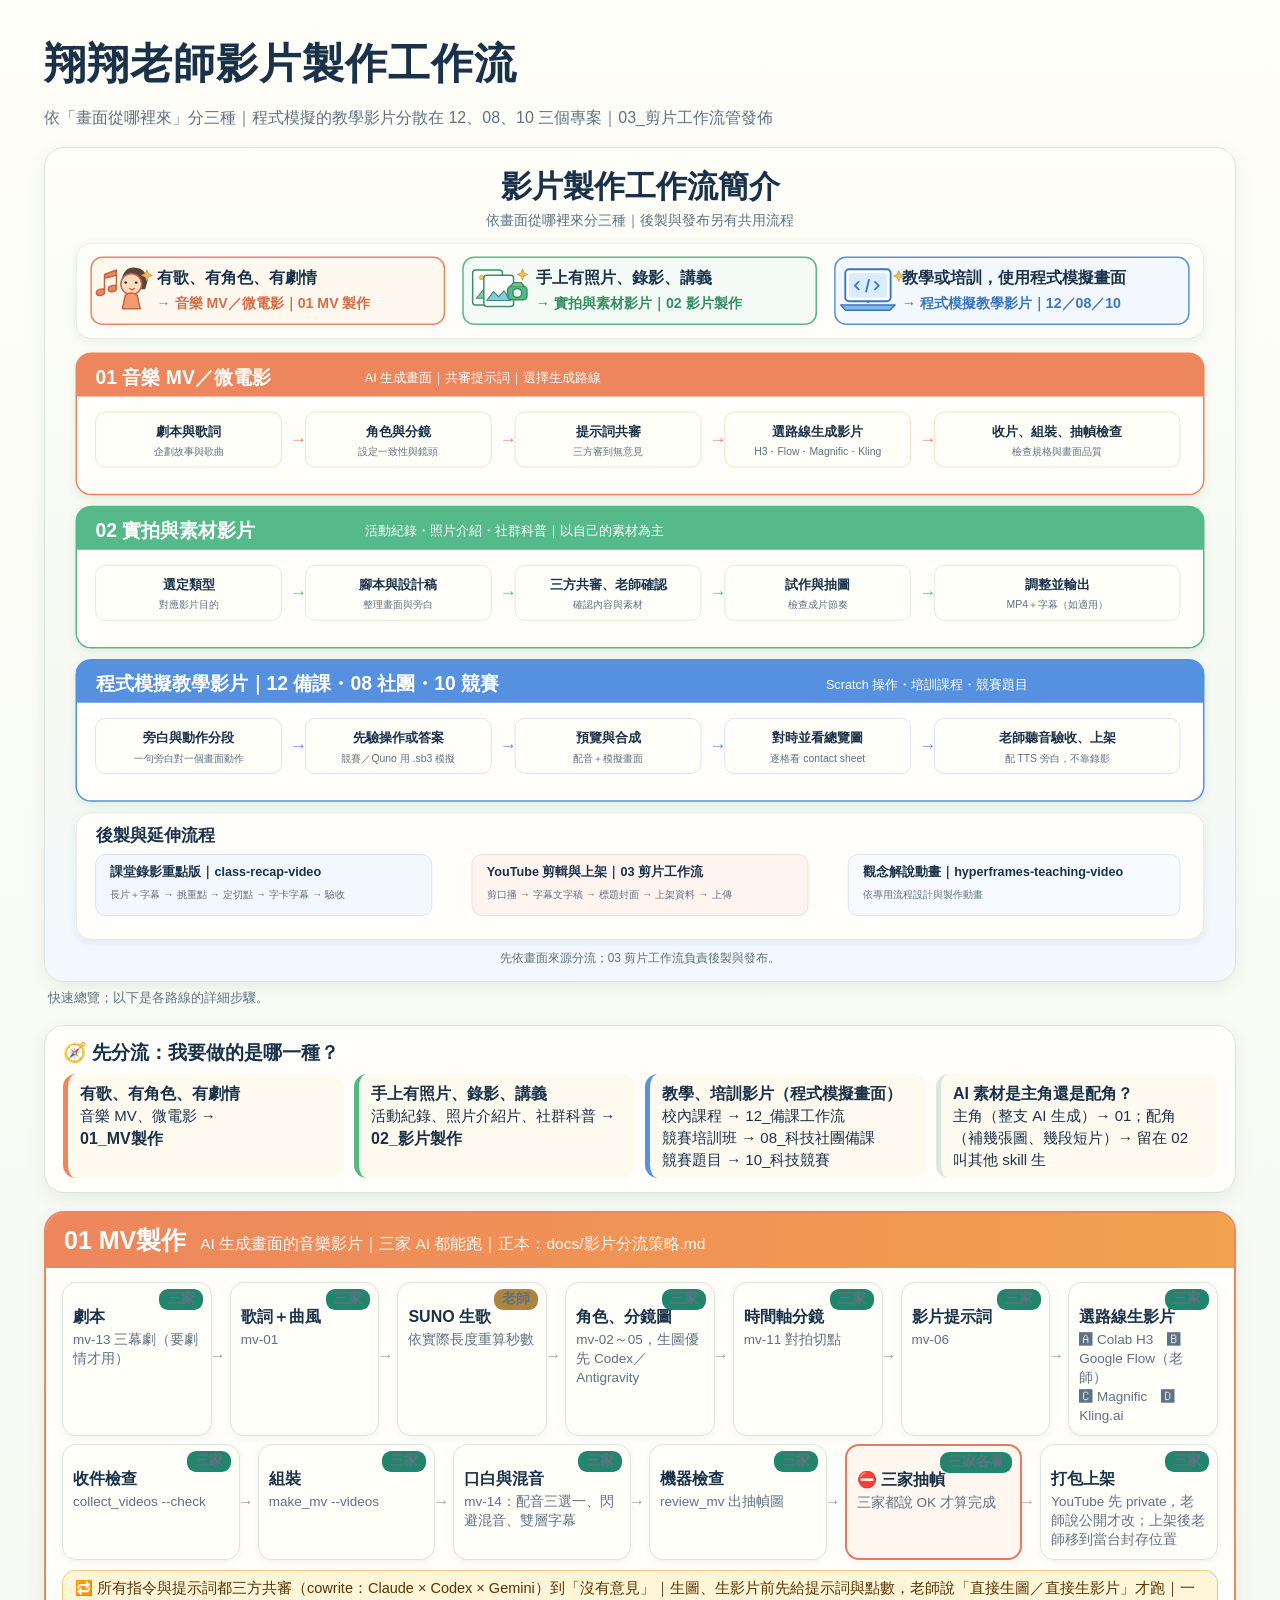
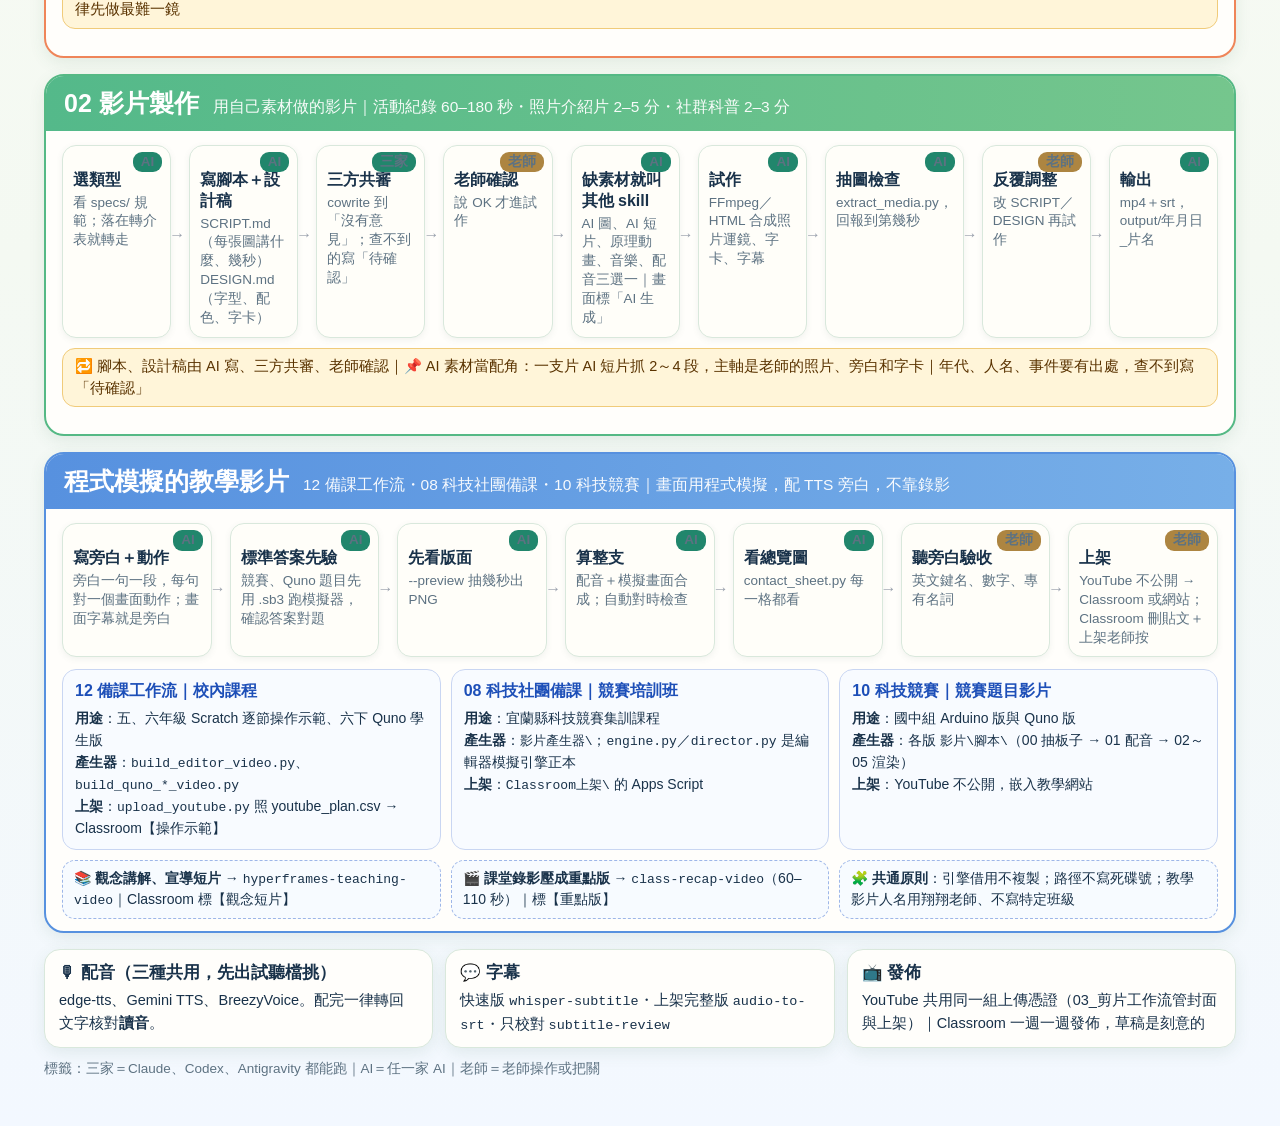
==== commit d6fb5a12: "Add friendly illustrations and personalize workflow title" ====
--- a/workflow.html
+++ b/workflow.html
@@ -4,13 +4,13 @@
   <meta charset="utf-8">
   <meta name="viewport" content="width=device-width, initial-scale=1">
   <meta name="description" content="影片製作工作流詳細版：音樂 MV、實拍與素材影片、程式模擬教學影片及後製發布。">
-  <title>影片製作工作流（詳細版）</title>
+  <title>翔翔老師影片製作工作流</title>
   <style>
     :root{--ink:#19324a;--sub:#5d7282;--line:#d9e8dc;--bg:#f6f8ef;--m:#ef8559;--p:#55b985;--t:#5791df;--warn:#ca6654}*{box-sizing:border-box}body{margin:0;background:linear-gradient(180deg,#fffef9,#f4f9f2 68%,#f3f8ff);font-family:"Noto Sans TC","Microsoft JhengHei",sans-serif;color:var(--ink)}.wrap{max-width:1688px;margin:auto;padding:36px 44px 34px}h1{margin:0 0 4px;font-size:clamp(28px,4vw,42px);letter-spacing:1px}.meta{color:var(--sub);font-size:16px;margin-bottom:18px}.overview{margin:0 0 18px}.overview img{display:block;width:100%;height:auto;border:1px solid var(--line);border-radius:20px;box-shadow:0 5px 16px rgba(61,105,76,.10)}.overview figcaption{margin:7px 4px 0;color:var(--sub);font-size:13px}.router,.lane,.shared div{box-shadow:0 5px 16px rgba(61,105,76,.10)}.router{background:#fffefb;border:1px solid var(--line);border-radius:20px;padding:14px 18px;margin-bottom:18px}.router h2{margin:0 0 8px;font-size:19px}.rt{display:grid;grid-template-columns:repeat(4,1fr);gap:10px;font-size:15px}.rt div{border-radius:13px;padding:8px 12px;background:#fffaf0;border-left:5px solid var(--line);line-height:1.45}.rt b{display:block;font-size:16px}.rt .m{border-left-color:var(--m)}.rt .p{border-left-color:var(--p)}.rt .t{border-left-color:var(--t)}.lane{background:#fffefb;border-radius:20px;border:2px solid var(--line);margin-bottom:16px;overflow:hidden}.lane .hd{color:#fff;padding:11px 18px;display:flex;align-items:baseline;gap:14px;flex-wrap:wrap}.lane .hd .n{font-size:25px;font-weight:800}.lane .hd .w{font-size:15.5px;opacity:.95}.M{border-color:var(--m)}.M .hd{background:linear-gradient(90deg,#ed865d,#f2a14e)}.P{border-color:var(--p)}.P .hd{background:linear-gradient(90deg,#54b98a,#75c68d)}.T{border-color:var(--t)}.T .hd{background:linear-gradient(90deg,#5791df,#77afe8)}.lane .bd{padding:14px 16px 12px}.row{display:grid;gap:18px;align-items:stretch}.c6{grid-template-columns:repeat(6,1fr)}.c7{grid-template-columns:repeat(7,1fr)}.c9{grid-template-columns:repeat(9,1fr)}.s{background:#fffef9;border:1px solid var(--line);border-radius:14px;padding:8px 10px 9px;position:relative;box-shadow:0 2px 6px rgba(81,106,91,.08)}.s:not(:last-child)::after{content:"→";position:absolute;right:-15px;top:42%;color:#9aa1ad;font-size:16px}.s b{display:block;font-size:16px;margin:16px 0 3px}.s span{font-size:13.5px;color:var(--sub);line-height:1.4;display:block}.who{position:absolute;top:6px;right:8px;font-size:13.5px;font-weight:700;color:#fff;border-radius:9px;padding:1px 8px}.who.a{background:#21866c}.who.t{background:#ad8541}.s.stop{background:#fff7f0;border:2px solid #e97961}.rule{margin-top:10px;font-size:14.5px;color:#5a3300;background:#fff5d9;border:1px solid #f0cb7a;border-radius:13px;padding:7px 12px;line-height:1.5}.proj,.side,.shared{display:grid;grid-template-columns:repeat(3,1fr);gap:10px;margin-top:12px}.proj div{font-size:14px;background:#f8fbff;border:1px solid #c9d6f2;border-radius:14px;padding:9px 12px;line-height:1.55}.proj h3{margin:0 0 4px;font-size:16px;color:#1d4fb8}.side{margin-top:10px}.side div{font-size:14px;background:#f7fbff;border:1px dashed #9db6e8;border-radius:13px;padding:7px 11px;line-height:1.5}.shared{gap:12px}.shared div{background:#fffefb;border:1px solid var(--line);border-radius:16px;padding:10px 14px;font-size:14.5px;line-height:1.55}.shared h3{margin:0 0 4px;font-size:16.5px}.legend{margin-top:12px;color:var(--sub);font-size:13.5px}code{font-family:Consolas,"Courier New",monospace;font-size:.93em}@media(max-width:1100px){.c6,.c7,.c9{grid-template-columns:repeat(3,1fr)}.s::after{display:none}.rt{grid-template-columns:repeat(2,1fr)}}@media(max-width:700px){.wrap{padding:24px 16px}.rt,.c6,.c7,.c9,.proj,.side,.shared{grid-template-columns:1fr}.lane .hd .n{font-size:21px}.meta{font-size:14px}}
   </style>
 </head>
 <body><main class="wrap">
-  <h1>影片製作工作流（詳細版）</h1>
+  <h1>翔翔老師影片製作工作流</h1>
   <p class="meta">依「畫面從哪裡來」分三種｜程式模擬的教學影片分散在 12、08、10 三個專案｜03_剪片工作流管發佈</p>
   <figure class="overview"><img src="workflow-overview.svg" alt="影片製作工作流簡介：音樂 MV、實拍素材、程式模擬教學三條主流程，以及課堂重點版、YouTube 後製與觀念解說動畫等延伸流程" loading="lazy"><figcaption>快速總覽；以下是各路線的詳細步驟。</figcaption></figure>
   <section class="router"><h2>🧭 先分流：我要做的是哪一種？</h2><div class="rt"><div class="m"><b>有歌、有角色、有劇情</b>音樂 MV、微電影 → <b>01_MV製作</b></div><div class="p"><b>手上有照片、錄影、講義</b>活動紀錄、照片介紹片、社群科普 → <b>02_影片製作</b></div><div class="t"><b>教學、培訓影片（程式模擬畫面）</b>校內課程 → 12_備課工作流<br>競賽培訓班 → 08_科技社團備課<br>競賽題目 → 10_科技競賽</div><div><b>AI 素材是主角還是配角？</b>主角（整支 AI 生成）→ 01；配角（補幾張圖、幾段短片）→ 留在 02 叫其他 skill 生</div></div></section>
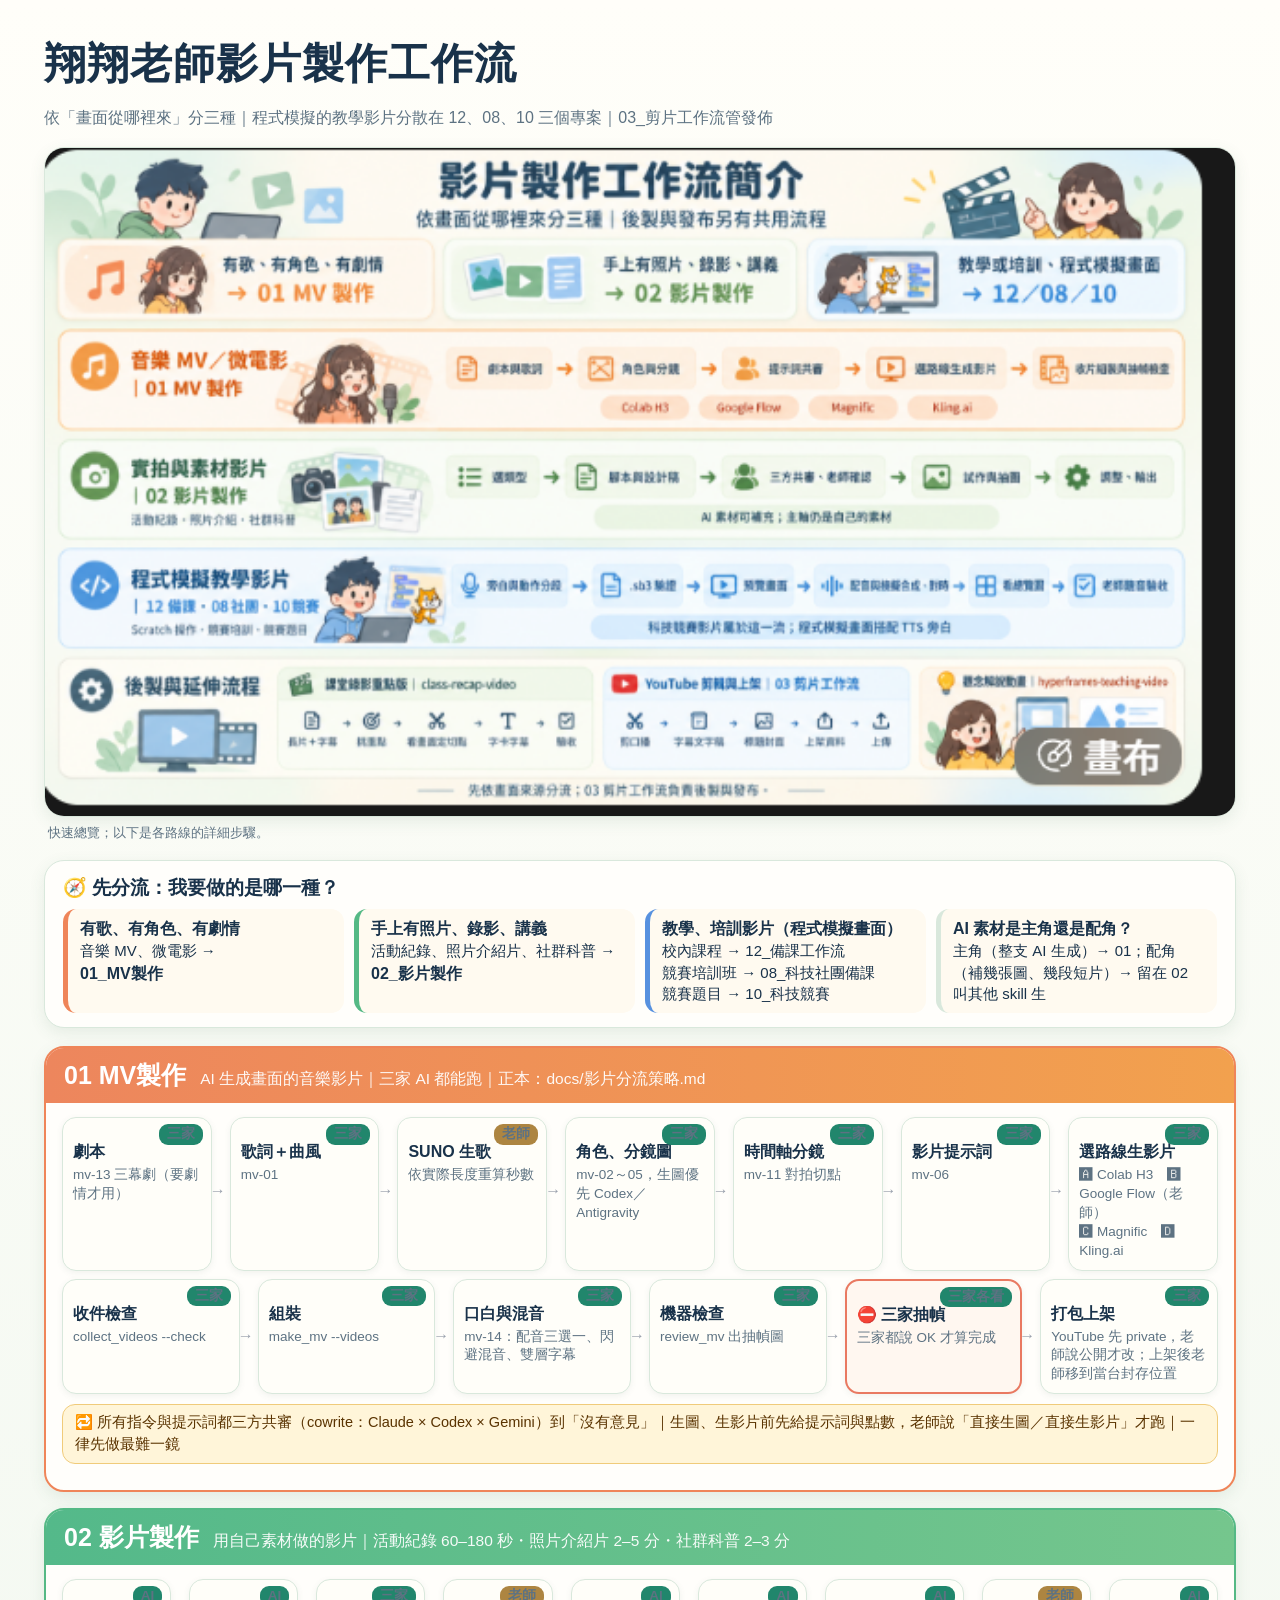
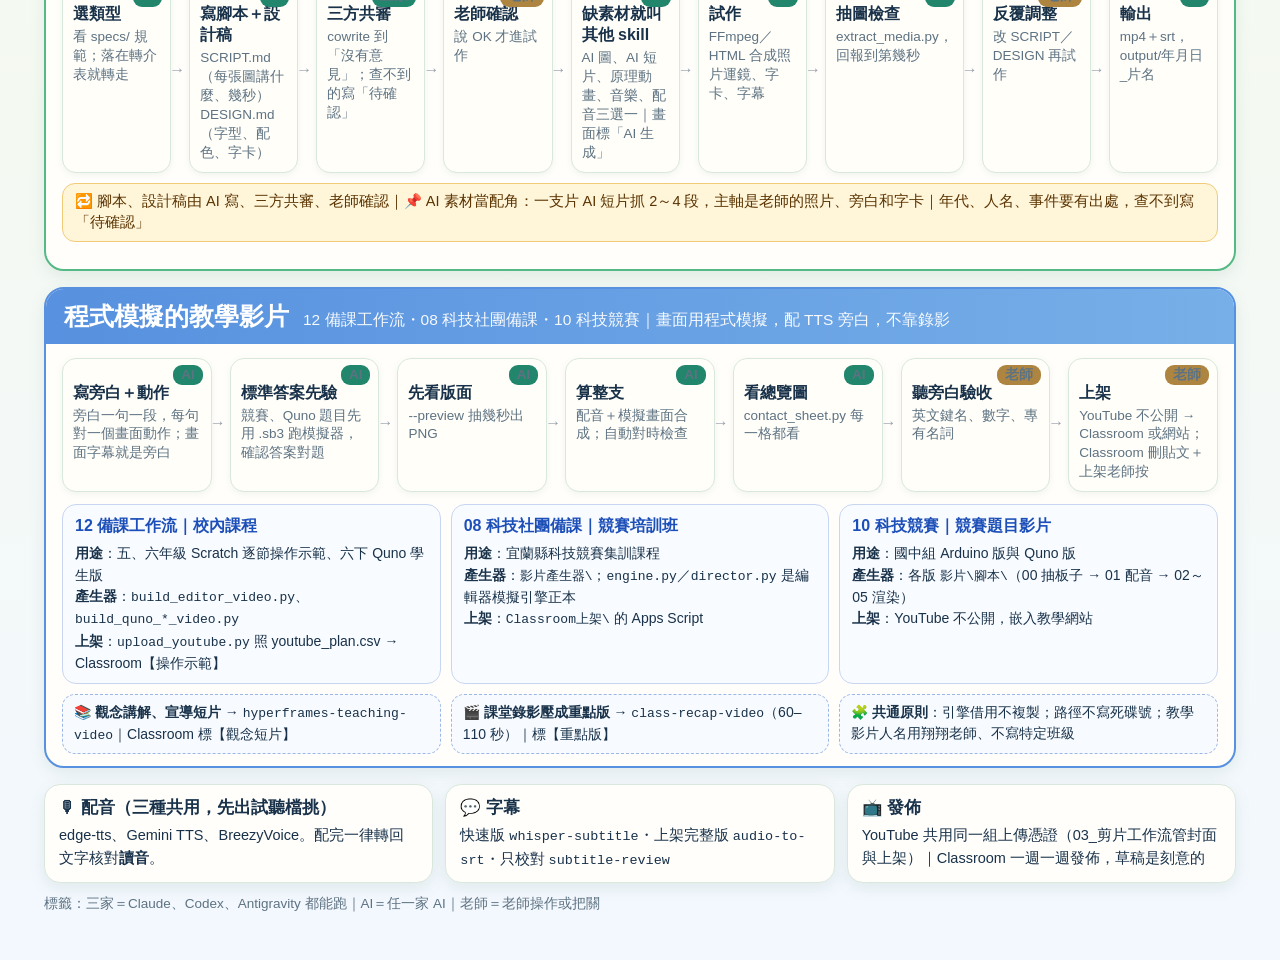
==== commit 19d469eb: "Use teacher-provided workflow overview image" ====
--- a/workflow.html
+++ b/workflow.html
@@ -12,7 +12,7 @@
 <body><main class="wrap">
   <h1>翔翔老師影片製作工作流</h1>
   <p class="meta">依「畫面從哪裡來」分三種｜程式模擬的教學影片分散在 12、08、10 三個專案｜03_剪片工作流管發佈</p>
-  <figure class="overview"><img src="workflow-overview.svg" alt="影片製作工作流簡介：音樂 MV、實拍素材、程式模擬教學三條主流程，以及課堂重點版、YouTube 後製與觀念解說動畫等延伸流程" loading="lazy"><figcaption>快速總覽；以下是各路線的詳細步驟。</figcaption></figure>
+  <figure class="overview"><img src="workflow-overview.png?v=attached" alt="影片製作工作流簡介：音樂 MV、實拍素材、程式模擬教學三條主流程，以及課堂重點版、YouTube 後製與觀念解說動畫等延伸流程" loading="lazy"><figcaption>快速總覽；以下是各路線的詳細步驟。</figcaption></figure>
   <section class="router"><h2>🧭 先分流：我要做的是哪一種？</h2><div class="rt"><div class="m"><b>有歌、有角色、有劇情</b>音樂 MV、微電影 → <b>01_MV製作</b></div><div class="p"><b>手上有照片、錄影、講義</b>活動紀錄、照片介紹片、社群科普 → <b>02_影片製作</b></div><div class="t"><b>教學、培訓影片（程式模擬畫面）</b>校內課程 → 12_備課工作流<br>競賽培訓班 → 08_科技社團備課<br>競賽題目 → 10_科技競賽</div><div><b>AI 素材是主角還是配角？</b>主角（整支 AI 生成）→ 01；配角（補幾張圖、幾段短片）→ 留在 02 叫其他 skill 生</div></div></section>
   <section class="lane M"><div class="hd"><span class="n">01 MV製作</span><span class="w">AI 生成畫面的音樂影片｜三家 AI 都能跑｜正本：docs/影片分流策略.md</span></div><div class="bd"><div class="row c7"><div class="s"><span class="who a">三家</span><b>劇本</b><span>mv-13 三幕劇（要劇情才用）</span></div><div class="s"><span class="who a">三家</span><b>歌詞＋曲風</b><span>mv-01</span></div><div class="s"><span class="who t">老師</span><b>SUNO 生歌</b><span>依實際長度重算秒數</span></div><div class="s"><span class="who a">三家</span><b>角色、分鏡圖</b><span>mv-02～05，生圖優先 Codex／Antigravity</span></div><div class="s"><span class="who a">三家</span><b>時間軸分鏡</b><span>mv-11 對拍切點</span></div><div class="s"><span class="who a">三家</span><b>影片提示詞</b><span>mv-06</span></div><div class="s"><span class="who a">三家</span><b>選路線生影片</b><span>🅰 Colab H3　🅱 Google Flow（老師）<br>🅲 Magnific　🅳 Kling.ai</span></div></div><div class="row c6" style="margin-top:8px"><div class="s"><span class="who a">三家</span><b>收件檢查</b><span>collect_videos --check</span></div><div class="s"><span class="who a">三家</span><b>組裝</b><span>make_mv --videos</span></div><div class="s"><span class="who a">三家</span><b>口白與混音</b><span>mv-14：配音三選一、閃避混音、雙層字幕</span></div><div class="s"><span class="who a">三家</span><b>機器檢查</b><span>review_mv 出抽幀圖</span></div><div class="s stop"><span class="who a">三家各看</span><b>⛔ 三家抽幀</b><span>三家都說 OK 才算完成</span></div><div class="s"><span class="who a">三家</span><b>打包上架</b><span>YouTube 先 private，老師說公開才改；上架後老師移到當台封存位置</span></div></div><p class="rule">🔁 所有指令與提示詞都三方共審（cowrite：Claude × Codex × Gemini）到「沒有意見」｜生圖、生影片前先給提示詞與點數，老師說「直接生圖／直接生影片」才跑｜一律先做最難一鏡</p></div></section>
   <section class="lane P"><div class="hd"><span class="n">02 影片製作</span><span class="w">用自己素材做的影片｜活動紀錄 60–180 秒・照片介紹片 2–5 分・社群科普 2–3 分</span></div><div class="bd"><div class="row c9"><div class="s"><span class="who a">AI</span><b>選類型</b><span>看 specs/ 規範；落在轉介表就轉走</span></div><div class="s"><span class="who a">AI</span><b>寫腳本＋設計稿</b><span>SCRIPT.md（每張圖講什麼、幾秒）<br>DESIGN.md（字型、配色、字卡）</span></div><div class="s"><span class="who a">三家</span><b>三方共審</b><span>cowrite 到「沒有意見」；查不到的寫「待確認」</span></div><div class="s"><span class="who t">老師</span><b>老師確認</b><span>說 OK 才進試作</span></div><div class="s"><span class="who a">AI</span><b>缺素材就叫其他 skill</b><span>AI 圖、AI 短片、原理動畫、音樂、配音三選一｜畫面標「AI 生成」</span></div><div class="s"><span class="who a">AI</span><b>試作</b><span>FFmpeg／HTML 合成照片運鏡、字卡、字幕</span></div><div class="s"><span class="who a">AI</span><b>抽圖檢查</b><span>extract_media.py，回報到第幾秒</span></div><div class="s"><span class="who t">老師</span><b>反覆調整</b><span>改 SCRIPT／DESIGN 再試作</span></div><div class="s"><span class="who a">AI</span><b>輸出</b><span>mp4＋srt，output/年月日_片名</span></div></div><p class="rule">🔁 腳本、設計稿由 AI 寫、三方共審、老師確認｜📌 AI 素材當配角：一支片 AI 短片抓 2～4 段，主軸是老師的照片、旁白和字卡｜年代、人名、事件要有出處，查不到寫「待確認」</p></div></section>
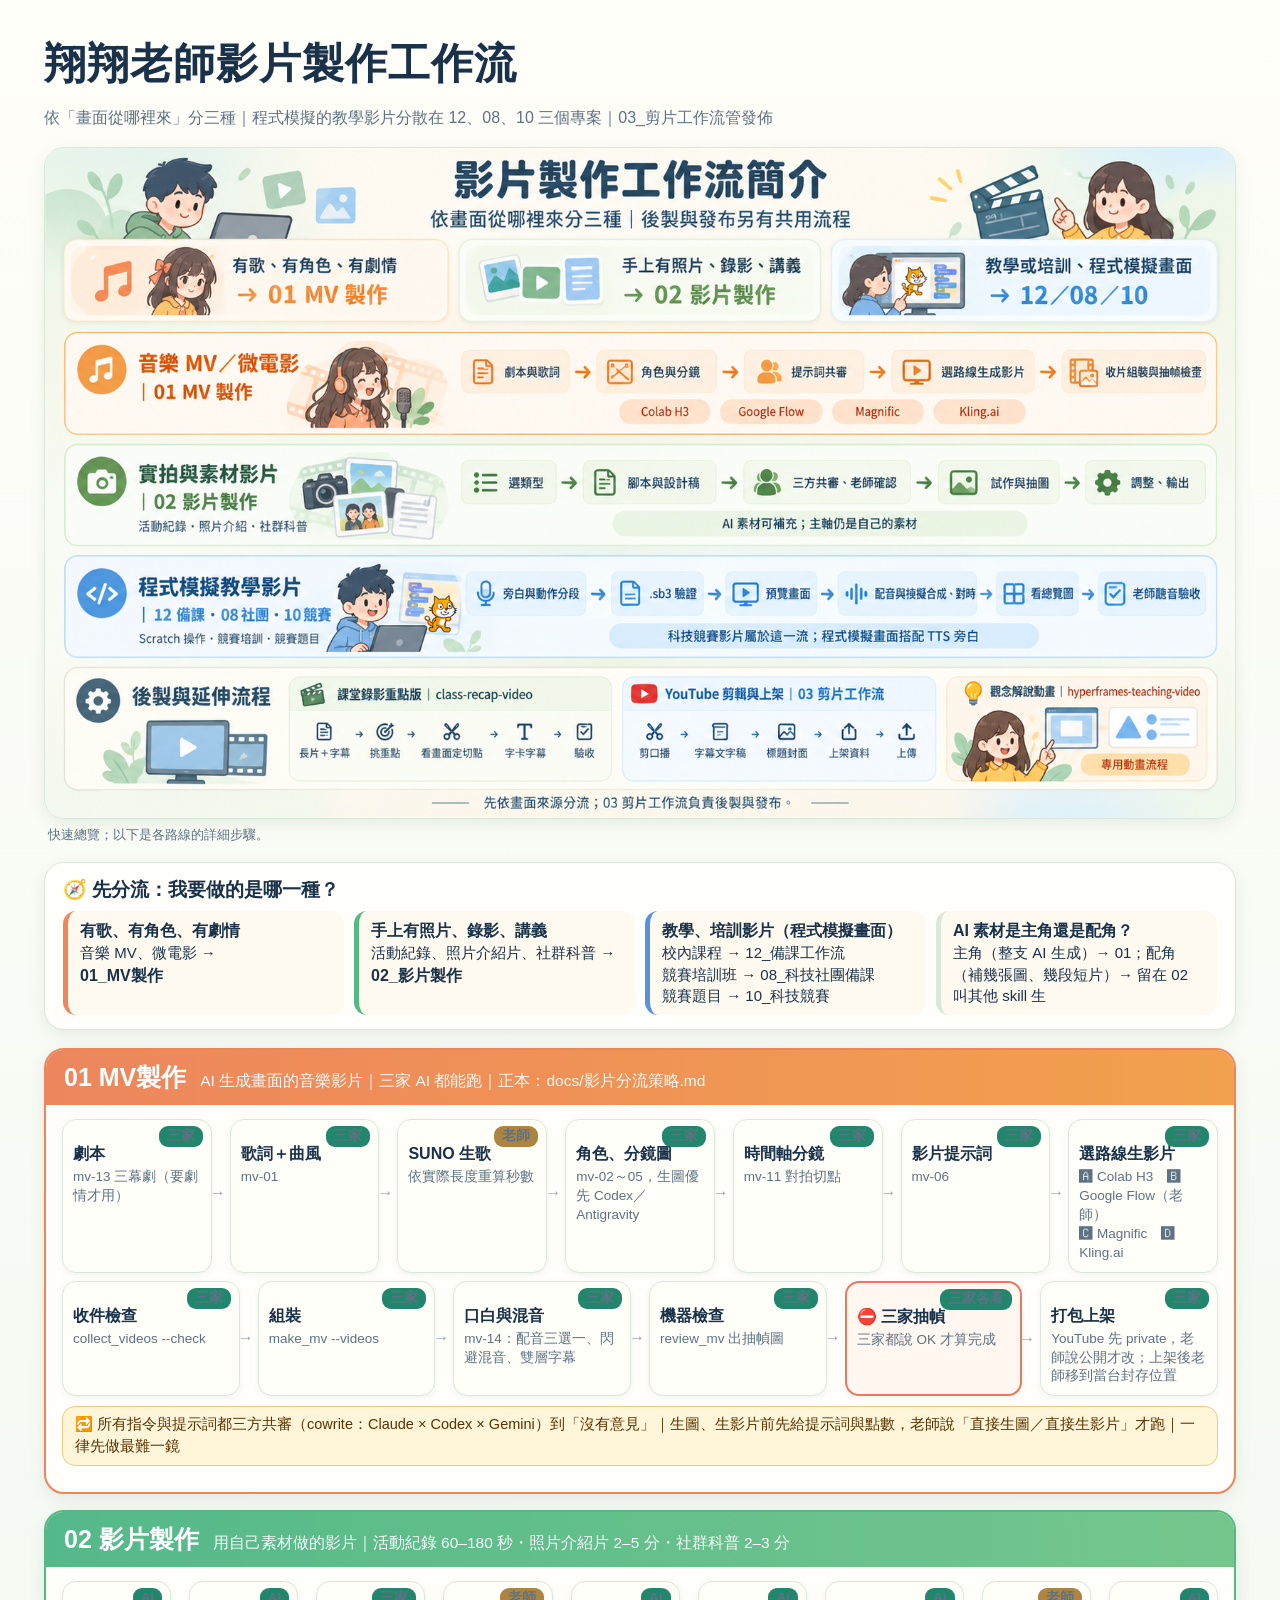
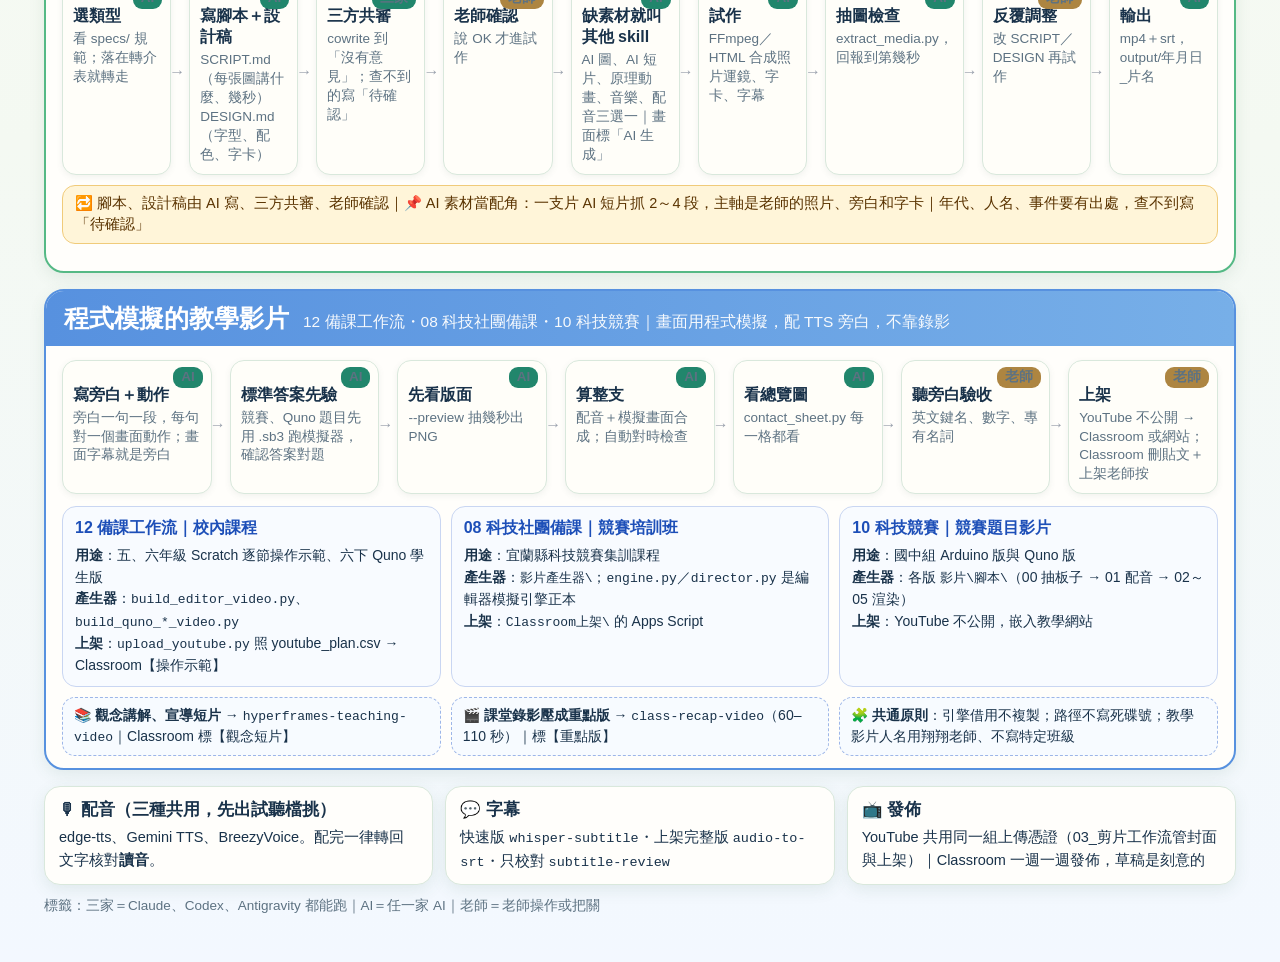
==== commit e890083a: "Replace workflow overview with generated illustration" ====
--- a/workflow.html
+++ b/workflow.html
@@ -12,11 +12,11 @@
 <body><main class="wrap">
   <h1>翔翔老師影片製作工作流</h1>
   <p class="meta">依「畫面從哪裡來」分三種｜程式模擬的教學影片分散在 12、08、10 三個專案｜03_剪片工作流管發佈</p>
-  <figure class="overview"><img src="workflow-overview.png?v=attached" alt="影片製作工作流簡介：音樂 MV、實拍素材、程式模擬教學三條主流程，以及課堂重點版、YouTube 後製與觀念解說動畫等延伸流程" loading="lazy"><figcaption>快速總覽；以下是各路線的詳細步驟。</figcaption></figure>
+  <figure class="overview"><img src="workflow-overview.png?v=generated" alt="影片製作工作流簡介：音樂 MV、實拍素材、程式模擬教學三條主流程，以及課堂重點版、YouTube 後製與觀念解說動畫等延伸流程" loading="lazy"><figcaption>快速總覽；以下是各路線的詳細步驟。</figcaption></figure>
   <section class="router"><h2>🧭 先分流：我要做的是哪一種？</h2><div class="rt"><div class="m"><b>有歌、有角色、有劇情</b>音樂 MV、微電影 → <b>01_MV製作</b></div><div class="p"><b>手上有照片、錄影、講義</b>活動紀錄、照片介紹片、社群科普 → <b>02_影片製作</b></div><div class="t"><b>教學、培訓影片（程式模擬畫面）</b>校內課程 → 12_備課工作流<br>競賽培訓班 → 08_科技社團備課<br>競賽題目 → 10_科技競賽</div><div><b>AI 素材是主角還是配角？</b>主角（整支 AI 生成）→ 01；配角（補幾張圖、幾段短片）→ 留在 02 叫其他 skill 生</div></div></section>
   <section class="lane M"><div class="hd"><span class="n">01 MV製作</span><span class="w">AI 生成畫面的音樂影片｜三家 AI 都能跑｜正本：docs/影片分流策略.md</span></div><div class="bd"><div class="row c7"><div class="s"><span class="who a">三家</span><b>劇本</b><span>mv-13 三幕劇（要劇情才用）</span></div><div class="s"><span class="who a">三家</span><b>歌詞＋曲風</b><span>mv-01</span></div><div class="s"><span class="who t">老師</span><b>SUNO 生歌</b><span>依實際長度重算秒數</span></div><div class="s"><span class="who a">三家</span><b>角色、分鏡圖</b><span>mv-02～05，生圖優先 Codex／Antigravity</span></div><div class="s"><span class="who a">三家</span><b>時間軸分鏡</b><span>mv-11 對拍切點</span></div><div class="s"><span class="who a">三家</span><b>影片提示詞</b><span>mv-06</span></div><div class="s"><span class="who a">三家</span><b>選路線生影片</b><span>🅰 Colab H3　🅱 Google Flow（老師）<br>🅲 Magnific　🅳 Kling.ai</span></div></div><div class="row c6" style="margin-top:8px"><div class="s"><span class="who a">三家</span><b>收件檢查</b><span>collect_videos --check</span></div><div class="s"><span class="who a">三家</span><b>組裝</b><span>make_mv --videos</span></div><div class="s"><span class="who a">三家</span><b>口白與混音</b><span>mv-14：配音三選一、閃避混音、雙層字幕</span></div><div class="s"><span class="who a">三家</span><b>機器檢查</b><span>review_mv 出抽幀圖</span></div><div class="s stop"><span class="who a">三家各看</span><b>⛔ 三家抽幀</b><span>三家都說 OK 才算完成</span></div><div class="s"><span class="who a">三家</span><b>打包上架</b><span>YouTube 先 private，老師說公開才改；上架後老師移到當台封存位置</span></div></div><p class="rule">🔁 所有指令與提示詞都三方共審（cowrite：Claude × Codex × Gemini）到「沒有意見」｜生圖、生影片前先給提示詞與點數，老師說「直接生圖／直接生影片」才跑｜一律先做最難一鏡</p></div></section>
   <section class="lane P"><div class="hd"><span class="n">02 影片製作</span><span class="w">用自己素材做的影片｜活動紀錄 60–180 秒・照片介紹片 2–5 分・社群科普 2–3 分</span></div><div class="bd"><div class="row c9"><div class="s"><span class="who a">AI</span><b>選類型</b><span>看 specs/ 規範；落在轉介表就轉走</span></div><div class="s"><span class="who a">AI</span><b>寫腳本＋設計稿</b><span>SCRIPT.md（每張圖講什麼、幾秒）<br>DESIGN.md（字型、配色、字卡）</span></div><div class="s"><span class="who a">三家</span><b>三方共審</b><span>cowrite 到「沒有意見」；查不到的寫「待確認」</span></div><div class="s"><span class="who t">老師</span><b>老師確認</b><span>說 OK 才進試作</span></div><div class="s"><span class="who a">AI</span><b>缺素材就叫其他 skill</b><span>AI 圖、AI 短片、原理動畫、音樂、配音三選一｜畫面標「AI 生成」</span></div><div class="s"><span class="who a">AI</span><b>試作</b><span>FFmpeg／HTML 合成照片運鏡、字卡、字幕</span></div><div class="s"><span class="who a">AI</span><b>抽圖檢查</b><span>extract_media.py，回報到第幾秒</span></div><div class="s"><span class="who t">老師</span><b>反覆調整</b><span>改 SCRIPT／DESIGN 再試作</span></div><div class="s"><span class="who a">AI</span><b>輸出</b><span>mp4＋srt，output/年月日_片名</span></div></div><p class="rule">🔁 腳本、設計稿由 AI 寫、三方共審、老師確認｜📌 AI 素材當配角：一支片 AI 短片抓 2～4 段，主軸是老師的照片、旁白和字卡｜年代、人名、事件要有出處，查不到寫「待確認」</p></div></section>
   <section class="lane T"><div class="hd"><span class="n">程式模擬的教學影片</span><span class="w">12 備課工作流・08 科技社團備課・10 科技競賽｜畫面用程式模擬，配 TTS 旁白，不靠錄影</span></div><div class="bd"><div class="row c7"><div class="s"><span class="who a">AI</span><b>寫旁白＋動作</b><span>旁白一句一段，每句對一個畫面動作；畫面字幕就是旁白</span></div><div class="s"><span class="who a">AI</span><b>標準答案先驗</b><span>競賽、Quno 題目先用 .sb3 跑模擬器，確認答案對題</span></div><div class="s"><span class="who a">AI</span><b>先看版面</b><span>--preview 抽幾秒出 PNG</span></div><div class="s"><span class="who a">AI</span><b>算整支</b><span>配音＋模擬畫面合成；自動對時檢查</span></div><div class="s"><span class="who a">AI</span><b>看總覽圖</b><span>contact_sheet.py 每一格都看</span></div><div class="s"><span class="who t">老師</span><b>聽旁白驗收</b><span>英文鍵名、數字、專有名詞</span></div><div class="s"><span class="who t">老師</span><b>上架</b><span>YouTube 不公開 → Classroom 或網站；Classroom 刪貼文＋上架老師按</span></div></div><div class="proj"><div><h3>12 備課工作流｜校內課程</h3><b>用途</b>：五、六年級 Scratch 逐節操作示範、六下 Quno 學生版<br><b>產生器</b>：<code>build_editor_video.py</code>、<code>build_quno_*_video.py</code><br><b>上架</b>：<code>upload_youtube.py</code> 照 youtube_plan.csv → Classroom【操作示範】</div><div><h3>08 科技社團備課｜競賽培訓班</h3><b>用途</b>：宜蘭縣科技競賽集訓課程<br><b>產生器</b>：<code>影片產生器\</code>；<code>engine.py</code>／<code>director.py</code> 是編輯器模擬引擎正本<br><b>上架</b>：<code>Classroom上架\</code> 的 Apps Script</div><div><h3>10 科技競賽｜競賽題目影片</h3><b>用途</b>：國中組 Arduino 版與 Quno 版<br><b>產生器</b>：各版 <code>影片\腳本\</code>（00 抽板子 → 01 配音 → 02～05 渲染）<br><b>上架</b>：YouTube 不公開，嵌入教學網站</div></div><div class="side"><div>📚 <b>觀念講解、宣導短片</b> → <code>hyperframes-teaching-video</code>｜Classroom 標【觀念短片】</div><div>🎬 <b>課堂錄影壓成重點版</b> → <code>class-recap-video</code>（60–110 秒）｜標【重點版】</div><div>🧩 <b>共通原則</b>：引擎借用不複製；路徑不寫死碟號；教學影片人名用翔翔老師、不寫特定班級</div></div></div></section>
   <section class="shared"><div><h3>🎙 配音（三種共用，先出試聽檔挑）</h3>edge-tts、Gemini TTS、BreezyVoice。配完一律轉回文字核對<b>讀音</b>。</div><div><h3>💬 字幕</h3>快速版 <code>whisper-subtitle</code>・上架完整版 <code>audio-to-srt</code>・只校對 <code>subtitle-review</code></div><div><h3>📺 發佈</h3>YouTube 共用同一組上傳憑證（03_剪片工作流管封面與上架）｜Classroom 一週一週發佈，草稿是刻意的</div></section>
   <p class="legend">標籤：三家＝Claude、Codex、Antigravity 都能跑｜AI＝任一家 AI｜老師＝老師操作或把關</p>
-</main></body></html>+</main></body></html>
